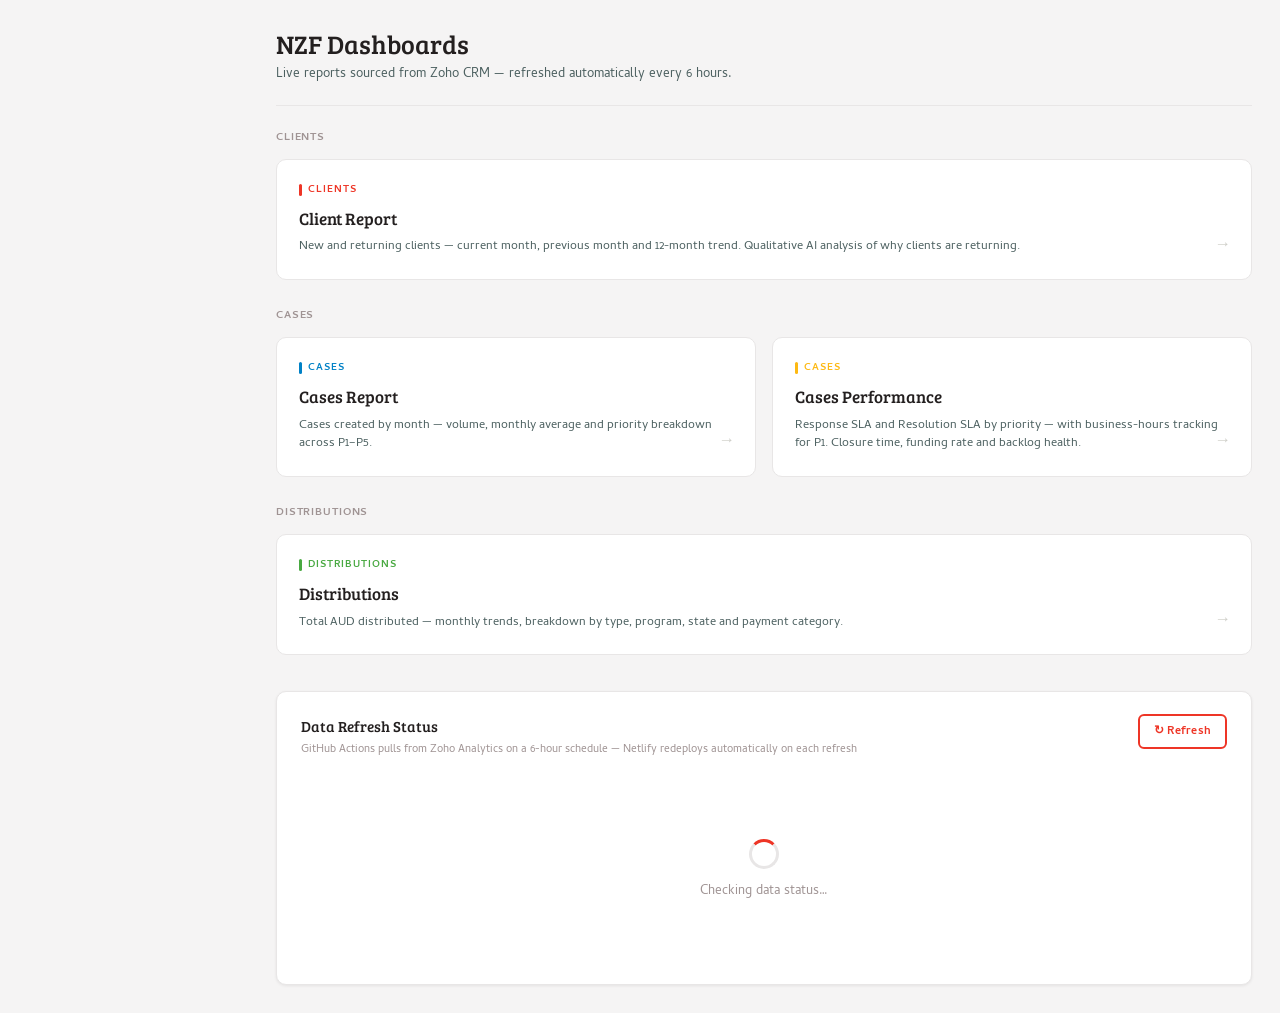
==== dashboards/index.html @ ca59a743 "Update index.html" ====
<!DOCTYPE html>
<html lang="en">
<head>
  <meta charset="UTF-8"/>
  <meta name="viewport" content="width=device-width, initial-scale=1.0"/>
  <title>NZF Dashboards</title>
  <link rel="stylesheet" href="/assets/css/dashboard.css"/>
  <!--
    ENTRA ID — When enabling auth, uncomment:
    <script src="https://alcdn.msauth.net/browser/2.39.0/js/msal-browser.min.js"></script>
  -->
</head>
<body>
<div class="layout">
  <div id="sidebar-mount"></div>

  <div class="main">
    <div id="topbar-mount"></div>

    <div class="page-content">

      <div class="page-header">
        <div class="page-header-left">
          <h1>NZF Dashboards</h1>
          <p>Live reports sourced from Zoho CRM — refreshed automatically every 6 hours.</p>
        </div>
      </div>

      <!-- ── CLIENTS ─────────────────────────────────────────── -->
      <div class="section-label">Clients</div>
      <div style="display:grid;grid-template-columns:repeat(auto-fit,minmax(280px,1fr));gap:16px;margin-bottom:28px;">
        <a href="/dashboards/clients.html" class="dashboard-card" style="--card-color:var(--color-primary);">
          <div class="dashboard-card-section">Clients</div>
          <div class="dashboard-card-title">Client Report</div>
          <div class="dashboard-card-desc">New and returning clients — current month, previous month and 12-month trend. Qualitative AI analysis of why clients are returning.</div>
        </a>
      </div>

      <!-- ── CASES ───────────────────────────────────────────── -->
      <div class="section-label">Cases</div>
      <div style="display:grid;grid-template-columns:repeat(auto-fit,minmax(280px,1fr));gap:16px;margin-bottom:28px;">
        <a href="/dashboards/cases.html" class="dashboard-card" style="--card-color:var(--color-blue);">
          <div class="dashboard-card-section">Cases</div>
          <div class="dashboard-card-title">Cases Report</div>
          <div class="dashboard-card-desc">Cases created by month — volume, monthly average and priority breakdown across P1–P5.</div>
        </a>
        <a href="/dashboards/cases_perf.html" class="dashboard-card" style="--card-color:var(--color-yellow);">
          <div class="dashboard-card-section">Cases</div>
          <div class="dashboard-card-title">Cases Performance</div>
          <div class="dashboard-card-desc">Response SLA and Resolution SLA by priority — with business-hours tracking for P1. Closure time, funding rate and backlog health.</div>
        </a>
      </div>

      <!-- ── DISTRIBUTIONS ──────────────────────────────────── -->
      <div class="section-label">Distributions</div>
      <div style="display:grid;grid-template-columns:repeat(auto-fit,minmax(280px,1fr));gap:16px;margin-bottom:36px;">
        <a href="/dashboards/distributions.html" class="dashboard-card" style="--card-color:var(--color-green);">
          <div class="dashboard-card-section">Distributions</div>
          <div class="dashboard-card-title">Distributions</div>
          <div class="dashboard-card-desc">Total AUD distributed — monthly trends, breakdown by type, program, state and payment category.</div>
        </a>
      </div>

      <!-- ── DATA REFRESH STATUS ────────────────────────────── -->
      <div class="chart-card">
        <div class="chart-card-header">
          <div>
            <div class="chart-card-title">Data Refresh Status</div>
            <div class="chart-card-subtitle">GitHub Actions pulls from Zoho Analytics on a 6-hour schedule — Netlify redeploys automatically on each refresh</div>
          </div>
          <button class="btn btn-secondary"
            style="font-size:0.78rem;padding:6px 14px;"
            onclick="window.location.reload()">
            ↻ Refresh
          </button>
        </div>
        <div id="data-status">
          <div class="loading-overlay">
            <div class="spinner"></div>
            Checking data status…
          </div>
        </div>
      </div>

    </div>
  </div>
</div>

<script src="/assets/js/auth.js"></script>
<script src="/assets/js/nav.js"></script>
<script>
(async () => {
  await requireAuth();
  renderNav("Home");
  loadDataStatus();
})();

async function loadDataStatus() {
  const el = document.getElementById('data-status');
  const datasets = [
    { label:'Client Report',      file:'/data/clients.json',      href:'/dashboards/clients.html'     },
    { label:'Cases Report',       file:'/data/cases.json',         href:'/dashboards/cases.html'       },
    { label:'Cases Performance',  file:'/data/cases_perf.json',    href:'/dashboards/cases_perf.html'  },
    { label:'Distributions',      file:'/data/distributions.json', href:'/dashboards/distributions.html'},
  ];

  try {
    const rows = await Promise.all(datasets.map(async d => {
      try {
        const controller = new AbortController();
        const timer = setTimeout(() => controller.abort(), 5000);
        const r    = await fetch(d.file, { signal: controller.signal });
        clearTimeout(timer);
        if (!r.ok) throw new Error(`HTTP ${r.status}`);
        const json = await r.json();
        return {
          ...d,
          updated: json.meta?.last_updated || null,
          count:   json.meta?.record_count ?? '—',
          ok:      true,
        };
      } catch(e) {
        return { ...d, updated: null, count: '—', ok: false };
      }
    }));

    const fmtDt = s => s
      ? new Date(s).toLocaleString('en-AU', {
          day:'numeric', month:'short', year:'numeric',
          hour:'2-digit', minute:'2-digit'
        })
      : '—';

    el.innerHTML = `
      <table>
        <thead>
          <tr>
            <th>Report</th>
            <th>Records</th>
            <th>Last Refreshed</th>
            <th>Status</th>
            <th></th>
          </tr>
        </thead>
        <tbody>
          ${rows.map(r => `
            <tr>
              <td><strong>${r.label}</strong></td>
              <td style="font-family:'Cambay',sans-serif;">${r.count?.toLocaleString?.() ?? r.count}</td>
              <td>${fmtDt(r.updated)}</td>
              <td>
                ${r.ok
                  ? '<span class="badge badge-success">Current</span>'
                  : '<span class="badge badge-alert">Not yet available</span>'}
              </td>
              <td>
                ${r.ok
                  ? `<a href="${r.href}" class="btn btn-secondary" style="font-size:0.75rem;padding:4px 12px;">View →</a>`
                  : ''}
              </td>
            </tr>`).join('')}
        </tbody>
      </table>`;

  } catch(e) {
    el.innerHTML = `
      <div style="padding:24px;font-family:'Cambay',sans-serif;font-size:0.875rem;">
        <strong style="color:var(--color-alert);">⚠ Data not yet available</strong><br>
        <span style="color:var(--text-muted);">
          Run the GitHub Actions workflow to fetch data from Zoho for the first time.
        </span>
      </div>`;
  }
}
</script>
</body>
</html>
---- assets/css/dashboard.css ----
/* ═══════════════════════════════════════════════════════════════
   NZF Dashboard — Brand-Compliant Stylesheet
   Colours, typography and components sourced directly from
   the NZF Figma brand guide.
   ═══════════════════════════════════════════════════════════════ */

@import url('https://fonts.googleapis.com/css2?family=Bree+Serif&family=Cambay:ital,wght@0,400;0,700;1,400;1,700&display=swap');

/* ── Design Tokens ────────────────────────────────────────────── */
:root {
  /* Primary */
  --color-primary:        #EE3526;
  --color-primary-dark:   #B51E10;
  --color-primary-bg:     #FFF6F5;

  /* Alternative palette */
  --color-yellow:         #FDB913;
  --color-yellow-bg:      #FFF9EB;
  --color-blue:           #0081C6;
  --color-blue-bg:        #EBF6FF;
  --color-green:          #49A942;
  --color-green-bg:       #ECFFEB;

  /* Neutral */
  --color-black:          #231F1F;
  --color-grey:           #4C6060;
  --color-mid-grey:       #9F9393;
  --color-light-grey:     #CFCFC9;
  --color-bg:             #F5F4F4;
  --color-white:          #FFFFFF;

  /* Feedback */
  --color-success:        #49A942;
  --color-success-bg:     #ECFFEB;
  --color-warning:        #FDB913;
  --color-warning-bg:     #FFF9EB;
  --color-alert:          #FF5C00;
  --color-alert-bg:       #FFF6F5;

  /* Semantic aliases */
  --bg:                   var(--color-bg);
  --surface:              var(--color-white);
  --surface-2:            #F5F4F4;
  --border:               var(--color-light-grey);
  --border-subtle:        #E8E6E6;
  --text-primary:         var(--color-black);
  --text-secondary:       var(--color-grey);
  --text-muted:           var(--color-mid-grey);

  /* Layout */
  --nav-width:            248px;
  --radius:               6px;
  --radius-lg:            10px;
  --shadow-sm:            0 1px 3px rgba(35,31,31,0.08);
  --shadow-md:            0 4px 16px rgba(35,31,31,0.10);
  --shadow-lg:            0 8px 32px rgba(35,31,31,0.14);
  --transition:           0.18s ease;
}

/* ── Reset ────────────────────────────────────────────────────── */
*, *::before, *::after { box-sizing: border-box; margin: 0; padding: 0; }
html { font-size: 15px; }

body {
  font-family: 'Cambay', sans-serif;
  font-size: 1rem;
  line-height: 1.6;
  background: var(--bg);
  color: var(--text-primary);
  min-height: 100vh;
  display: flex;
}

/* ── Typography scale ─────────────────────────────────────────── */
h1, h2, h3, h4, h5, h6 {
  font-family: 'Bree Serif', serif;
  font-weight: 400;
  line-height: 1.2;
  color: var(--text-primary);
}

/* ── Layout ───────────────────────────────────────────────────── */
.layout {
  display: flex;
  width: 100%;
  min-height: 100vh;
}

/* ── Sidebar ──────────────────────────────────────────────────── */
.sidebar {
  width: var(--nav-width);
  background: var(--color-black);
  display: flex;
  flex-direction: column;
  position: fixed;
  top: 0; left: 0; bottom: 0;
  z-index: 100;
  overflow-y: auto;
}

.sidebar-logo {
  padding: 22px 20px 18px;
  border-bottom: 1px solid rgba(255,255,255,0.08);
  display: flex;
  align-items: center;
  gap: 12px;
}

.sidebar-logo::before {
  content: '';
  display: block;
  width: 4px;
  height: 36px;
  background: var(--color-primary);
  border-radius: 2px;
  flex-shrink: 0;
}

.sidebar-logo .org-name {
  font-family: 'Bree Serif', serif;
  font-size: 1.25rem;
  color: var(--color-white);
  letter-spacing: 0.01em;
}

.sidebar-logo .org-sub {
  font-family: 'Cambay', sans-serif;
  color: var(--color-mid-grey);
  font-size: 0.72rem;
  text-transform: uppercase;
  letter-spacing: 0.08em;
  margin-top: 1px;
}

.sidebar-nav {
  flex: 1;
  padding: 12px 0;
}

.nav-section-label {
  font-family: 'Cambay', sans-serif;
  color: var(--color-mid-grey);
  font-size: 0.68rem;
  font-weight: 700;
  letter-spacing: 0.12em;
  text-transform: uppercase;
  padding: 16px 20px 4px;
}

.nav-item {
  display: flex;
  align-items: center;
  gap: 10px;
  padding: 10px 20px;
  color: rgba(255,255,255,0.6);
  text-decoration: none;
  font-family: 'Cambay', sans-serif;
  font-size: 0.875rem;
  border-left: 3px solid transparent;
  transition: all var(--transition);
}

.nav-item:hover {
  background: rgba(255,255,255,0.06);
  color: var(--color-white);
  border-left-color: rgba(238,53,38,0.4);
}

.nav-item.active {
  background: rgba(238,53,38,0.12);
  color: var(--color-white);
  border-left-color: var(--color-primary);
}

.nav-item svg {
  width: 17px;
  height: 17px;
  flex-shrink: 0;
  opacity: 0.8;
}

.nav-item.active svg,
.nav-item:hover svg { opacity: 1; }

.sidebar-footer {
  padding: 16px 20px;
  border-top: 1px solid rgba(255,255,255,0.08);
}

/* ── Auth badges ──────────────────────────────────────────────── */
#user-badge {
  display: flex;
  align-items: center;
  gap: 10px;
  color: rgba(255,255,255,0.55);
  font-family: 'Cambay', sans-serif;
  font-size: 0.8rem;
}

.user-avatar {
  width: 30px; height: 30px;
  background: var(--color-primary);
  border-radius: 50%;
  display: flex; align-items: center; justify-content: center;
  color: var(--color-white);
  font-family: 'Cambay', sans-serif;
  font-size: 0.72rem;
  font-weight: 700;
  flex-shrink: 0;
}

.auth-status-badge {
  display: inline-flex;
  align-items: center;
  gap: 6px;
  background: rgba(253,185,19,0.15);
  color: var(--color-warning);
  font-family: 'Cambay', sans-serif;
  font-size: 0.68rem;
  font-weight: 700;
  text-transform: uppercase;
  letter-spacing: 0.06em;
  padding: 4px 10px;
  border-radius: 20px;
}

.auth-status-badge::before {
  content: '';
  width: 5px; height: 5px;
  background: var(--color-warning);
  border-radius: 50%;
}

/* ── Main content ─────────────────────────────────────────────── */
.main {
  margin-left: var(--nav-width);
  flex: 1;
  display: flex;
  flex-direction: column;
  min-height: 100vh;
}

/* ── Top bar ──────────────────────────────────────────────────── */
.topbar {
  background: var(--color-white);
  border-bottom: 1px solid var(--border-subtle);
  padding: 0 28px;
  height: 56px;
  display: flex;
  align-items: center;
  justify-content: space-between;
  position: sticky;
  top: 0;
  z-index: 50;
}

.topbar::after {
  content: '';
  position: absolute;
  bottom: 0; left: 0; right: 0;
  height: 2px;
  background: linear-gradient(90deg, var(--color-primary) 0%, var(--color-yellow) 50%, var(--color-blue) 100%);
  opacity: 0.3;
}

.draft-disclaimer {
  background: #fff8e1;
  border-bottom: 1px solid #f0d060;
  padding: 8px 28px;
  font-family: 'Cambay', sans-serif;
  font-size: 0.78rem;
  color: #7a5c00;
  display: flex;
  align-items: center;
  gap: 6px;
}
.draft-disclaimer a {
  color: #7a5c00;
  font-weight: 700;
  text-decoration: underline;
}
.draft-disclaimer a:hover {
  color: var(--color-primary);
}

.topbar-title {
  font-family: 'Bree Serif', serif;
  font-size: 1rem;
  color: var(--text-primary);
  font-weight: 400;
}

.topbar-meta {
  display: flex;
  align-items: center;
  gap: 20px;
  font-family: 'Cambay', sans-serif;
  font-size: 0.78rem;
  color: var(--text-muted);
}

.last-updated {
  display: flex;
  align-items: center;
  gap: 6px;
}

.last-updated::before {
  content: '';
  width: 6px; height: 6px;
  background: var(--color-success);
  border-radius: 50%;
}

/* ── Page content ─────────────────────────────────────────────── */
.page-content {
  padding: 28px;
  flex: 1;
}

.page-header {
  margin-bottom: 24px;
  padding-bottom: 20px;
  border-bottom: 1px solid var(--border-subtle);
  display: flex;
  align-items: flex-end;
  justify-content: space-between;
}

.page-header-left h1 {
  font-family: 'Bree Serif', serif;
  font-size: 1.75rem;
  font-weight: 400;
  color: var(--text-primary);
  line-height: 1.2;
}

.page-header-left p {
  font-family: 'Cambay', sans-serif;
  color: var(--text-secondary);
  font-size: 0.875rem;
  margin-top: 4px;
}

/* ── Buttons ──────────────────────────────────────────────────── */
.btn {
  display: inline-flex;
  align-items: center;
  gap: 8px;
  padding: 9px 20px;
  border-radius: var(--radius);
  font-family: 'Cambay', sans-serif;
  font-size: 0.875rem;
  font-weight: 700;
  letter-spacing: 0.02em;
  cursor: pointer;
  border: 2px solid transparent;
  transition: all var(--transition);
  text-decoration: none;
  white-space: nowrap;
}

.btn-primary {
  background: var(--color-primary);
  color: var(--color-white);
  border-color: var(--color-primary);
}
.btn-primary:hover {
  background: var(--color-primary-dark);
  border-color: var(--color-primary-dark);
}

.btn-secondary {
  background: transparent;
  color: var(--color-primary);
  border-color: var(--color-primary);
}
.btn-secondary:hover {
  background: var(--color-primary-bg);
}

.btn:disabled,
.btn-disabled {
  background: var(--color-light-grey);
  color: var(--color-mid-grey);
  border-color: var(--color-light-grey);
  cursor: not-allowed;
}

/* ── KPI Cards ────────────────────────────────────────────────── */
.kpi-grid {
  display: grid;
  grid-template-columns: repeat(auto-fit, minmax(200px, 1fr));
  gap: 16px;
  margin-bottom: 24px;
}

.kpi-card {
  background: var(--surface);
  border: 1px solid var(--border-subtle);
  border-radius: var(--radius-lg);
  padding: 20px 22px;
  box-shadow: var(--shadow-sm);
  transition: box-shadow var(--transition), transform var(--transition);
  position: relative;
  overflow: hidden;
}

.kpi-card:hover {
  box-shadow: var(--shadow-md);
  transform: translateY(-1px);
}

.kpi-card::before {
  content: '';
  position: absolute;
  top: 0; left: 0; right: 0;
  height: 3px;
  background: var(--kpi-color, var(--color-primary));
  border-radius: var(--radius-lg) var(--radius-lg) 0 0;
}

.kpi-card.accent-red    { --kpi-color: var(--color-primary); }
.kpi-card.accent-yellow { --kpi-color: var(--color-yellow);  }
.kpi-card.accent-blue   { --kpi-color: var(--color-blue);    }
.kpi-card.accent-green  { --kpi-color: var(--color-green);   }

.kpi-label {
  font-family: 'Cambay', sans-serif;
  font-size: 0.7rem;
  font-weight: 700;
  text-transform: uppercase;
  letter-spacing: 0.09em;
  color: var(--text-muted);
  margin-bottom: 8px;
}

.kpi-value {
  font-family: 'Bree Serif', serif;
  font-size: 1.9rem;
  color: var(--text-primary);
  line-height: 1.1;
  font-weight: 400;
}

.kpi-change {
  font-family: 'Cambay', sans-serif;
  font-size: 0.78rem;
  font-weight: 700;
  margin-top: 6px;
  display: flex;
  align-items: center;
  gap: 3px;
}
.kpi-change.up   { color: var(--color-success); }
.kpi-change.down { color: var(--color-primary);  }
.kpi-change.flat { color: var(--text-muted);     }

/* ── Chart Cards ──────────────────────────────────────────────── */
.chart-grid {
  display: grid;
  grid-template-columns: repeat(auto-fit, minmax(400px, 1fr));
  gap: 20px;
  margin-bottom: 24px;
}

.chart-card {
  background: var(--surface);
  border: 1px solid var(--border-subtle);
  border-radius: var(--radius-lg);
  padding: 22px 24px;
  box-shadow: var(--shadow-sm);
}

.chart-card-header {
  display: flex;
  align-items: flex-start;
  justify-content: space-between;
  margin-bottom: 20px;
}

.chart-card-title {
  font-family: 'Bree Serif', serif;
  font-size: 1rem;
  font-weight: 400;
  color: var(--text-primary);
}

.chart-card-subtitle {
  font-family: 'Cambay', sans-serif;
  font-size: 0.75rem;
  color: var(--text-muted);
  margin-top: 3px;
}

.chart-container {
  position: relative;
  height: 260px;
}

/* ── Dashboard nav cards (home page) ──────────────────────────── */
.section-label {
  font-family: 'Cambay', sans-serif;
  font-size: 0.72rem;
  font-weight: 700;
  text-transform: uppercase;
  letter-spacing: 0.08em;
  color: var(--text-muted);
  margin-bottom: 12px;
  margin-top: 8px;
}

.dashboard-card {
  background: var(--surface);
  border: 1px solid var(--border-subtle);
  border-radius: var(--radius-lg);
  padding: 22px;
  cursor: pointer;
  text-decoration: none;
  display: block;
  transition: all var(--transition);
  position: relative;
  overflow: hidden;
}

.dashboard-card::after {
  content: '→';
  position: absolute;
  right: 20px; bottom: 20px;
  font-size: 1.1rem;
  color: var(--color-light-grey);
  transition: all var(--transition);
}

.dashboard-card:hover {
  box-shadow: var(--shadow-md);
  transform: translateY(-2px);
  border-color: var(--card-color, var(--color-primary));
}

.dashboard-card:hover::after {
  color: var(--card-color, var(--color-primary));
  right: 16px;
}

.dashboard-card-section {
  font-family: 'Cambay', sans-serif;
  font-size: 0.68rem;
  font-weight: 700;
  text-transform: uppercase;
  letter-spacing: 0.1em;
  color: var(--card-color, var(--color-primary));
  margin-bottom: 8px;
  display: flex;
  align-items: center;
  gap: 6px;
}

.dashboard-card-section::before {
  content: '';
  width: 3px; height: 12px;
  background: var(--card-color, var(--color-primary));
  border-radius: 2px;
}

.dashboard-card-title {
  font-family: 'Bree Serif', serif;
  font-size: 1.1rem;
  font-weight: 400;
  color: var(--text-primary);
  margin-bottom: 6px;
}

.dashboard-card-desc {
  font-family: 'Cambay', sans-serif;
  font-size: 0.82rem;
  color: var(--text-secondary);
  line-height: 1.5;
}

/* ── Tables ───────────────────────────────────────────────────── */
.table-card {
  background: var(--surface);
  border: 1px solid var(--border-subtle);
  border-radius: var(--radius-lg);
  overflow: hidden;
  box-shadow: var(--shadow-sm);
  margin-bottom: 24px;
}

.table-card-header {
  padding: 16px 20px;
  border-bottom: 1px solid var(--border-subtle);
  display: flex;
  align-items: center;
  justify-content: space-between;
}

.table-card-title {
  font-family: 'Bree Serif', serif;
  font-size: 1rem;
  font-weight: 400;
  color: var(--text-primary);
}

table {
  width: 100%;
  border-collapse: collapse;
  font-family: 'Cambay', sans-serif;
  font-size: 0.85rem;
}

thead th {
  background: var(--surface-2);
  padding: 10px 16px;
  text-align: left;
  font-family: 'Cambay', sans-serif;
  font-size: 0.68rem;
  font-weight: 700;
  color: var(--text-muted);
  text-transform: uppercase;
  letter-spacing: 0.08em;
  border-bottom: 1px solid var(--border-subtle);
}

tbody tr {
  border-bottom: 1px solid var(--border-subtle);
  transition: background var(--transition);
}
tbody tr:last-child { border-bottom: none; }
tbody tr:hover      { background: var(--color-primary-bg); }
tbody td            { padding: 11px 16px; color: var(--text-primary); }

/* ── Badges ───────────────────────────────────────────────────── */
.badge {
  display: inline-flex;
  align-items: center;
  padding: 2px 10px;
  border-radius: 20px;
  font-family: 'Cambay', sans-serif;
  font-size: 0.7rem;
  font-weight: 700;
  letter-spacing: 0.04em;
  text-transform: uppercase;
}

.badge-success { background: var(--color-success-bg); color: var(--color-success); }
.badge-warning { background: var(--color-warning-bg); color: #7A5700;              }
.badge-alert   { background: var(--color-alert-bg);   color: var(--color-alert);   }
.badge-primary { background: var(--color-primary-bg); color: var(--color-primary); }
.badge-blue    { background: var(--color-blue-bg);    color: var(--color-blue);    }
.badge-grey    { background: var(--surface-2);        color: var(--text-muted);    }

/* ── Loading ──────────────────────────────────────────────────── */
.loading-overlay {
  display: flex;
  flex-direction: column;
  align-items: center;
  justify-content: center;
  gap: 12px;
  padding: 60px;
  color: var(--text-muted);
  font-family: 'Cambay', sans-serif;
  font-size: 0.875rem;
}

.spinner {
  width: 30px; height: 30px;
  border: 3px solid var(--border-subtle);
  border-top-color: var(--color-primary);
  border-radius: 50%;
  animation: spin 0.7s linear infinite;
}

@keyframes spin { to { transform: rotate(360deg); } }

/* ── Responsive ───────────────────────────────────────────────── */
@media (max-width: 768px) {
  .sidebar      { transform: translateX(-100%); }
  .main         { margin-left: 0; }
  .chart-grid   { grid-template-columns: 1fr; }
  .page-content { padding: 16px; }
  .page-header  { flex-direction: column; align-items: flex-start; gap: 12px; }
}
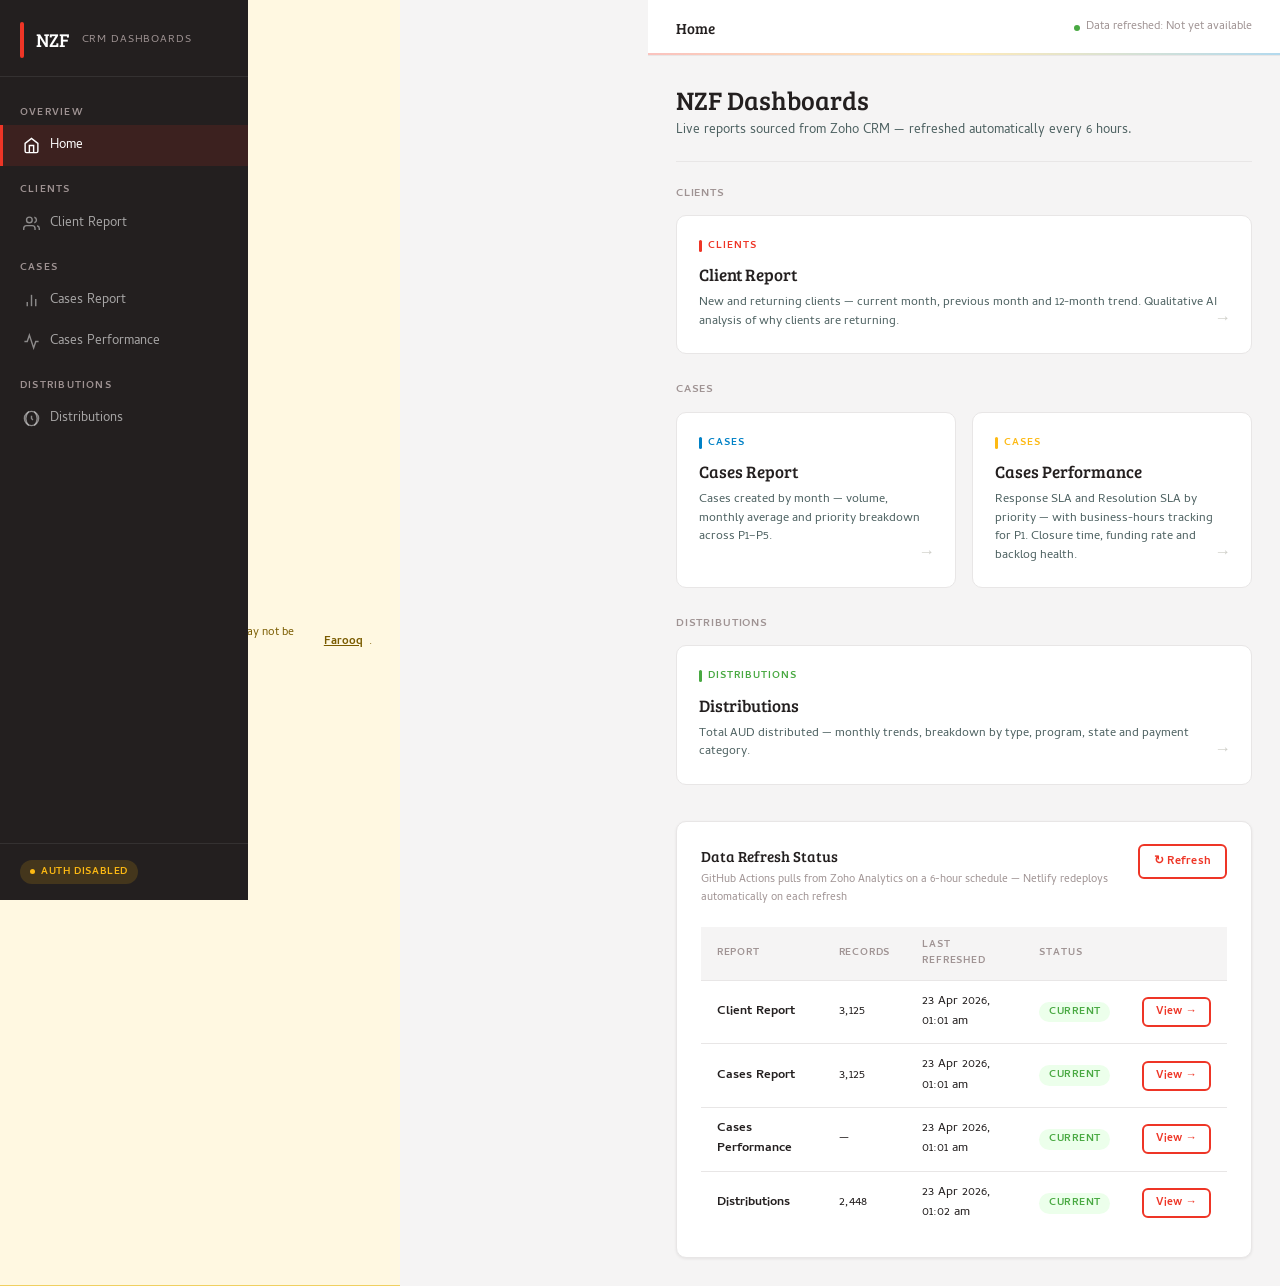
==== commit 576c2b35: "Add files via upload" ====
--- a/dashboards/index.html
+++ b/dashboards/index.html
@@ -11,6 +11,7 @@
   -->
 </head>
 <body>
+  <div class="draft-disclaimer">All dashboards are in draft stage and data may not be accurate. For any questions contact <a href="mailto:farooq.syed@nzf.org.au">Farooq</a>.</div>
 <div class="layout">
   <div id="sidebar-mount"></div>
 
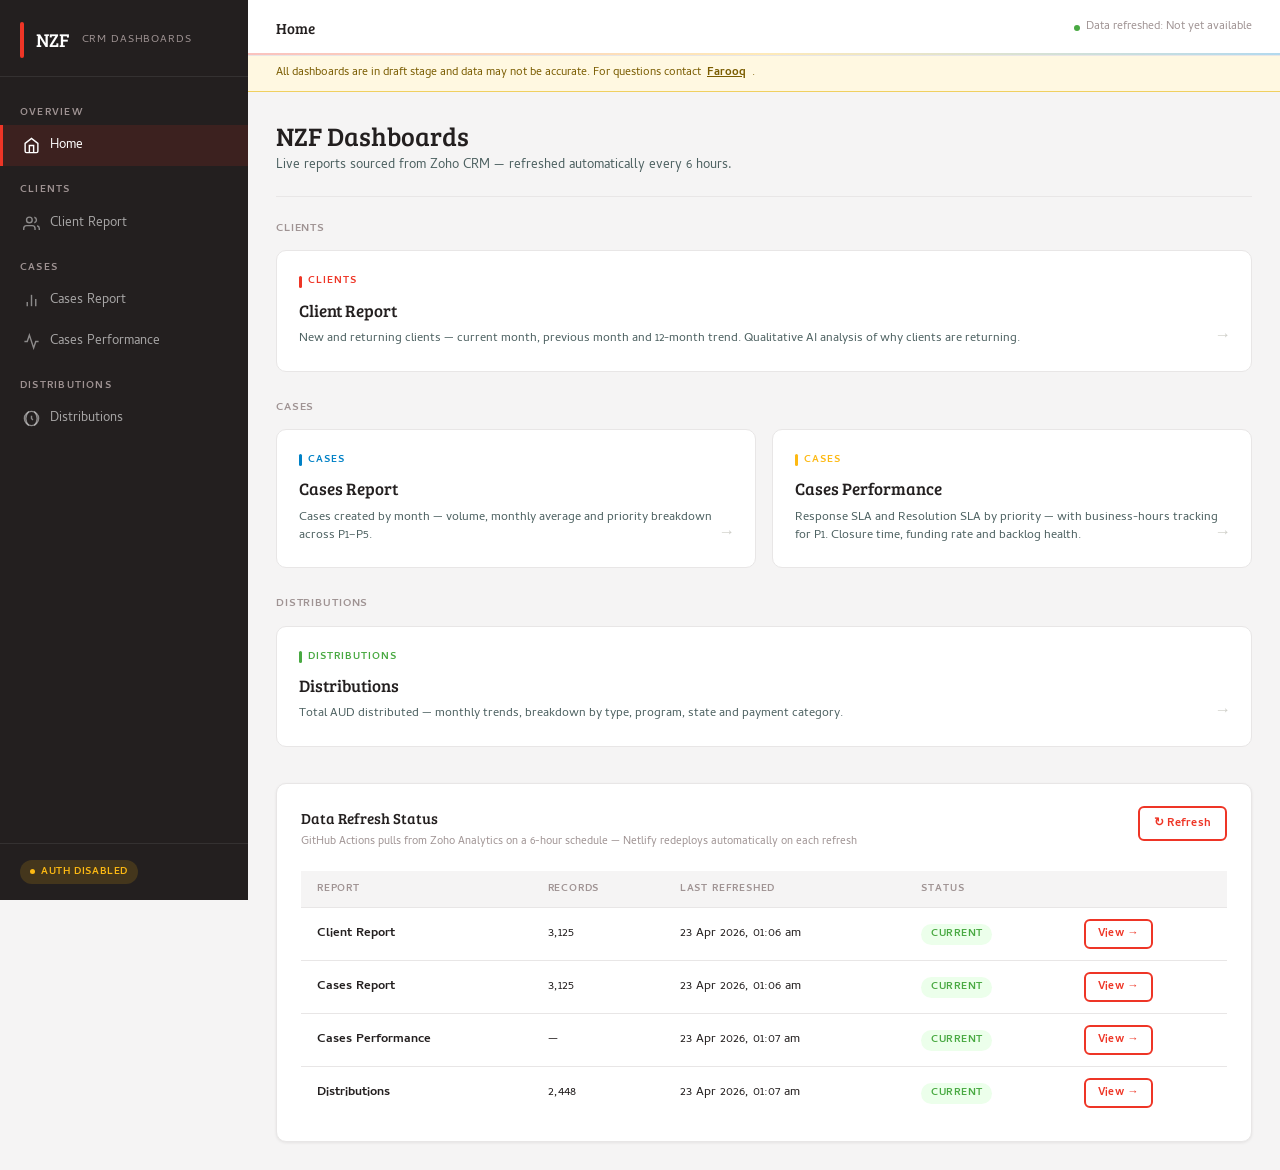
==== commit 02fe7fb3: "Add files via upload" ====
--- a/dashboards/index.html
+++ b/dashboards/index.html
@@ -11,12 +11,13 @@
   -->
 </head>
 <body>
-  <div class="draft-disclaimer">All dashboards are in draft stage and data may not be accurate. For any questions contact <a href="mailto:farooq.syed@nzf.org.au">Farooq</a>.</div>
+
 <div class="layout">
   <div id="sidebar-mount"></div>
 
   <div class="main">
     <div id="topbar-mount"></div>
+    <div class="draft-disclaimer">All dashboards are in draft stage and data may not be accurate. For questions contact <a href="mailto:farooq.syed@nzf.org.au">Farooq</a>.</div>
 
     <div class="page-content">
 
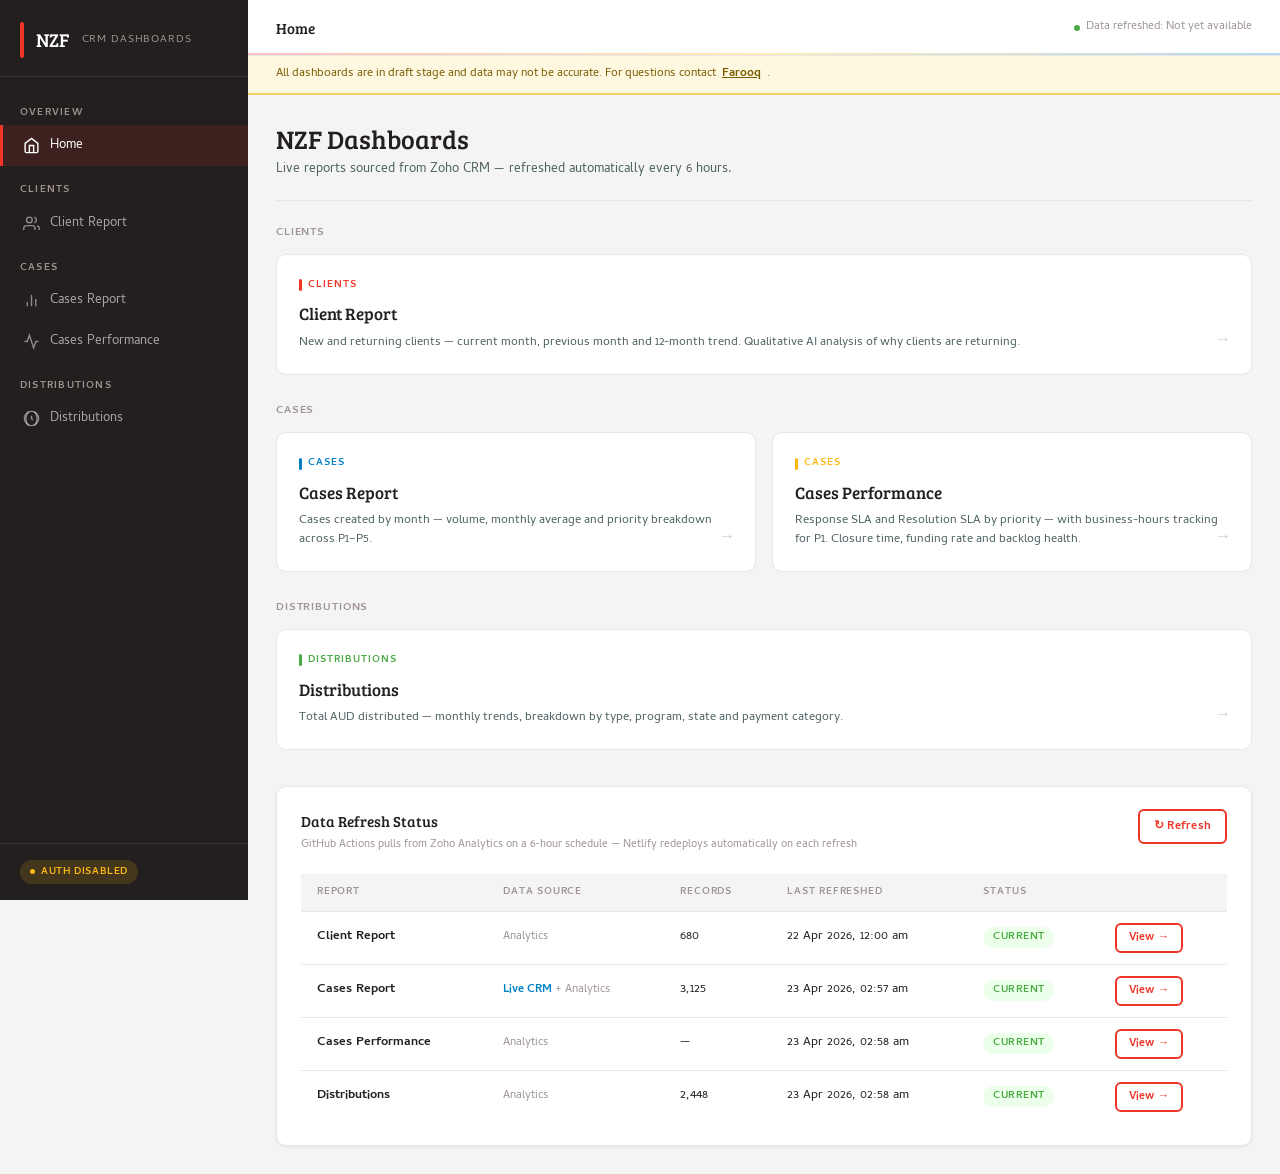
==== commit 397b4fe3: "Add files via upload" ====
--- a/dashboards/index.html
+++ b/dashboards/index.html
@@ -100,10 +100,10 @@
 async function loadDataStatus() {
   const el = document.getElementById('data-status');
   const datasets = [
-    { label:'Client Report',      file:'/data/clients.json',      href:'/dashboards/clients.html'     },
-    { label:'Cases Report',       file:'/data/cases.json',         href:'/dashboards/cases.html'       },
-    { label:'Cases Performance',  file:'/data/cases_perf.json',    href:'/dashboards/cases_perf.html'  },
-    { label:'Distributions',      file:'/data/distributions.json', href:'/dashboards/distributions.html'},
+    { label:'Client Report',      file:'/data/clients.json',      href:'/dashboards/clients.html',      source:'Analytics'            },
+    { label:'Cases Report',       file:'/data/cases.json',         href:'/dashboards/cases.html',        source:'Analytics + Live CRM' },
+    { label:'Cases Performance',  file:'/data/cases_perf.json',    href:'/dashboards/cases_perf.html',   source:'Analytics'            },
+    { label:'Distributions',      file:'/data/distributions.json', href:'/dashboards/distributions.html',source:'Analytics'            },
   ];
 
   try {
@@ -138,6 +138,7 @@
         <thead>
           <tr>
             <th>Report</th>
+            <th>Data Source</th>
             <th>Records</th>
             <th>Last Refreshed</th>
             <th>Status</th>
@@ -148,6 +149,12 @@
           ${rows.map(r => `
             <tr>
               <td><strong>${r.label}</strong></td>
+              <td style="font-family:'Cambay';font-size:0.78rem;">
+                ${r.source === 'Analytics + Live CRM'
+                  ? `<span style="color:var(--color-blue);font-weight:700">Live CRM</span>
+                     <span style="color:var(--text-muted)"> + Analytics</span>`
+                  : `<span style="color:var(--text-muted)">Analytics</span>`}
+              </td>
               <td style="font-family:'Cambay',sans-serif;">${r.count?.toLocaleString?.() ?? r.count}</td>
               <td>${fmtDt(r.updated)}</td>
               <td>
--- a/assets/css/dashboard.css
+++ b/assets/css/dashboard.css
@@ -265,14 +265,17 @@
 
 .draft-disclaimer {
   background: #fff8e1;
-  border-bottom: 1px solid #f0d060;
-  padding: 8px 28px;
-  font-family: 'Cambay', sans-serif;
-  font-size: 0.78rem;
+  border-bottom: 2px solid #f0d060;
+  padding: 9px 28px;
+  font-family: 'Cambay', sans-serif;
+  font-size: 0.8rem;
   color: #7a5c00;
   display: flex;
   align-items: center;
   gap: 6px;
+  width: 100%;
+  box-sizing: border-box;
+  flex-shrink: 0;
 }
 .draft-disclaimer a {
   color: #7a5c00;
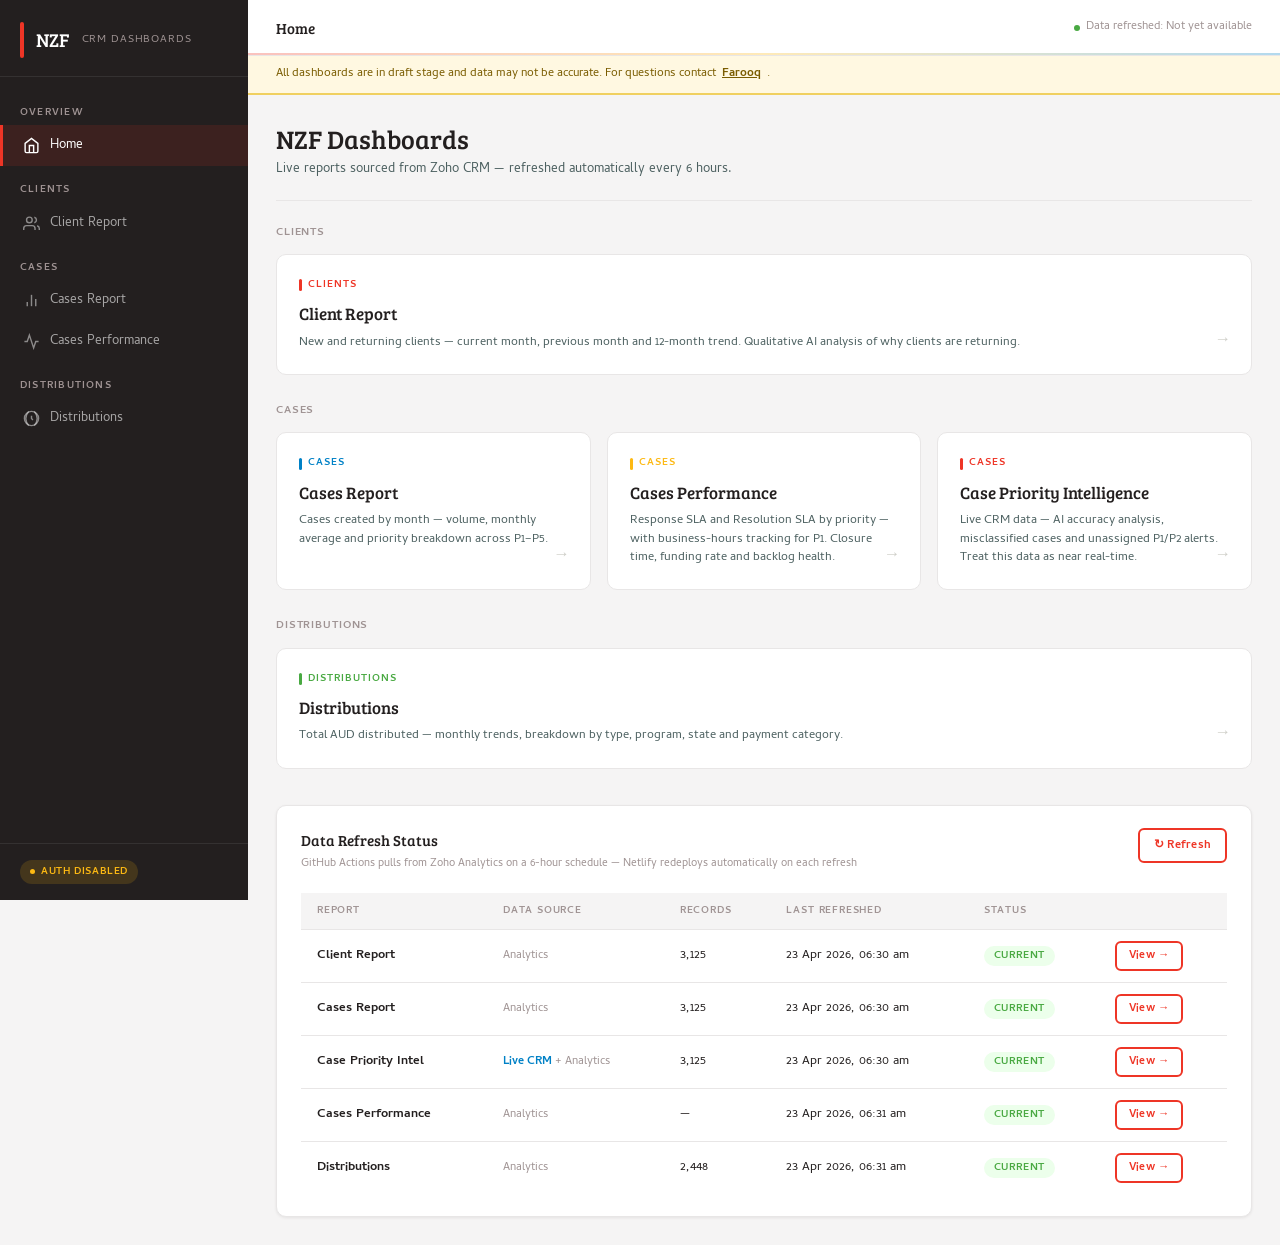
==== commit 51cb1413: "Update index.html" ====
--- a/dashboards/index.html
+++ b/dashboards/index.html
@@ -51,6 +51,11 @@
           <div class="dashboard-card-title">Cases Performance</div>
           <div class="dashboard-card-desc">Response SLA and Resolution SLA by priority — with business-hours tracking for P1. Closure time, funding rate and backlog health.</div>
         </a>
+        <a href="/dashboards/cases_priority.html" class="dashboard-card" style="--card-color:var(--color-primary);">
+          <div class="dashboard-card-section">Cases</div>
+          <div class="dashboard-card-title">Case Priority Intelligence</div>
+          <div class="dashboard-card-desc">Live CRM data — AI accuracy analysis, misclassified cases and unassigned P1/P2 alerts. Treat this data as near real-time.</div>
+        </a>
       </div>
 
       <!-- ── DISTRIBUTIONS ──────────────────────────────────── -->
@@ -101,7 +106,8 @@
   const el = document.getElementById('data-status');
   const datasets = [
     { label:'Client Report',      file:'/data/clients.json',      href:'/dashboards/clients.html',      source:'Analytics'            },
-    { label:'Cases Report',       file:'/data/cases.json',         href:'/dashboards/cases.html',        source:'Analytics + Live CRM' },
+    { label:'Cases Report',       file:'/data/cases.json',         href:'/dashboards/cases.html',        source:'Analytics'            },
+    { label:'Case Priority Intel',file:'/data/cases.json',         href:'/dashboards/cases_priority.html',source:'Analytics + Live CRM' },
     { label:'Cases Performance',  file:'/data/cases_perf.json',    href:'/dashboards/cases_perf.html',   source:'Analytics'            },
     { label:'Distributions',      file:'/data/distributions.json', href:'/dashboards/distributions.html',source:'Analytics'            },
   ];
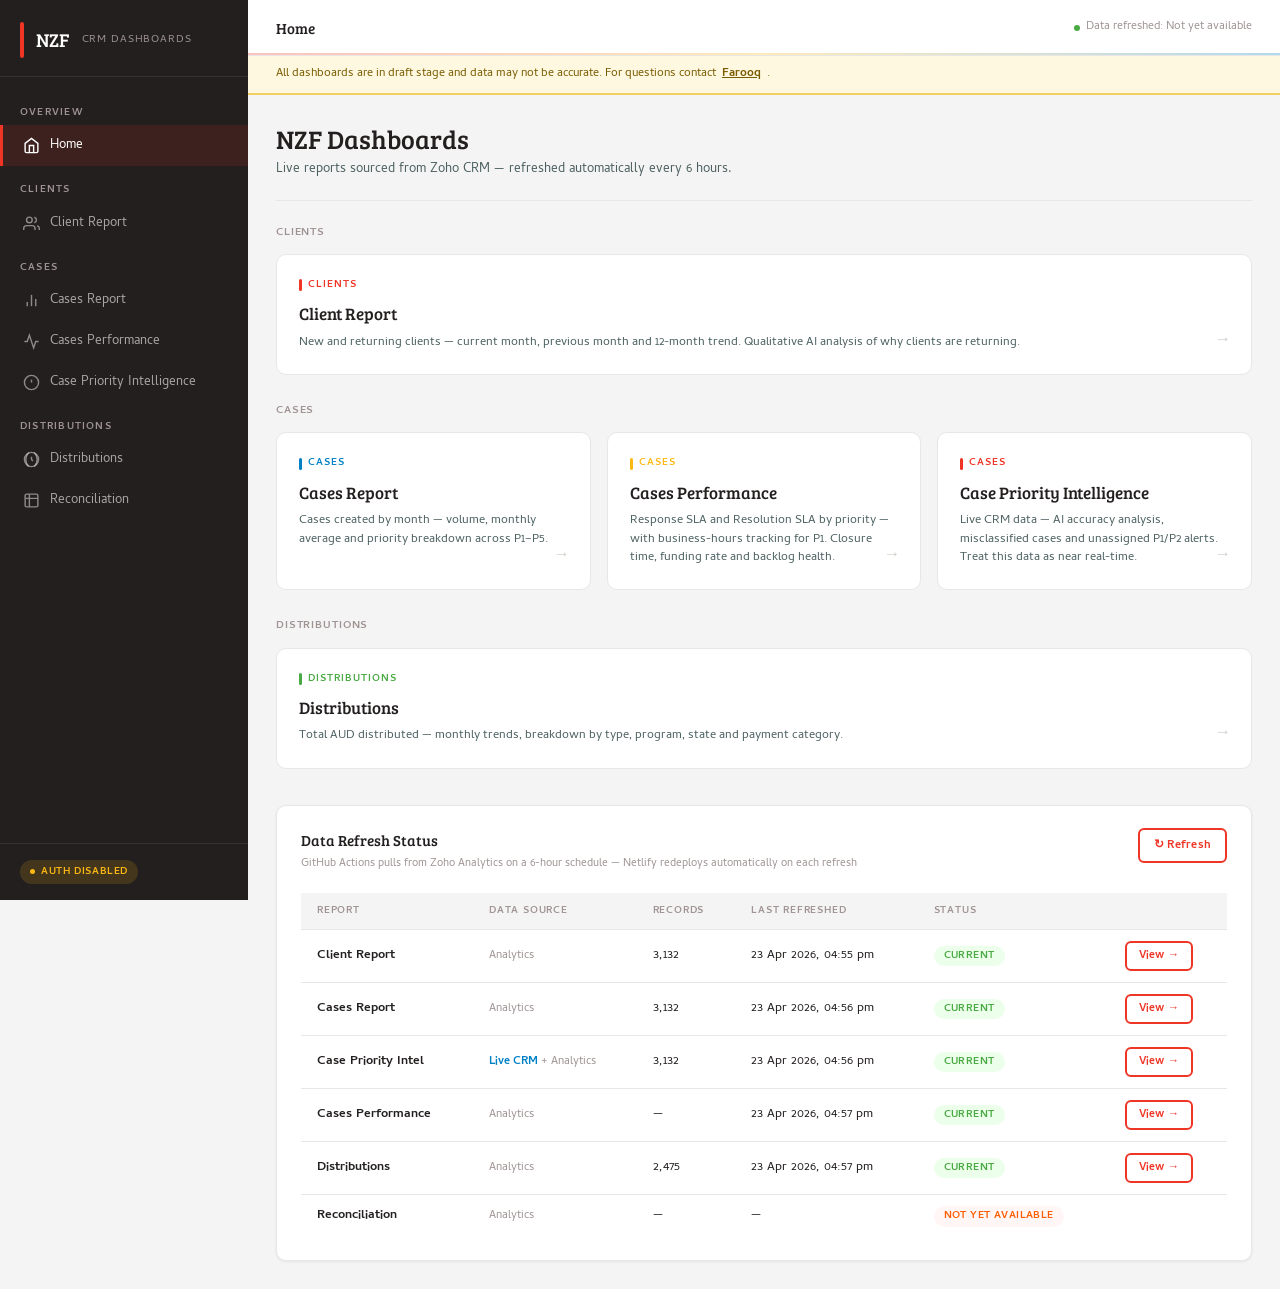
==== commit a347e0c5: "Update index.html" ====
--- a/dashboards/index.html
+++ b/dashboards/index.html
@@ -109,7 +109,8 @@
     { label:'Cases Report',       file:'/data/cases.json',         href:'/dashboards/cases.html',        source:'Analytics'            },
     { label:'Case Priority Intel',file:'/data/cases.json',         href:'/dashboards/cases_priority.html',source:'Analytics + Live CRM' },
     { label:'Cases Performance',  file:'/data/cases_perf.json',    href:'/dashboards/cases_perf.html',   source:'Analytics'            },
-    { label:'Distributions',      file:'/data/distributions.json', href:'/dashboards/distributions.html',source:'Analytics'            },
+    { label:'Distributions',      file:'/data/distributions.json',    href:'/dashboards/distributions.html',       source:'Analytics' },
+    { label:'Reconciliation',     file:'/data/reconciliation.json',   href:'/dashboards/distributions_recon.html', source:'Analytics' },
   ];
 
   try {
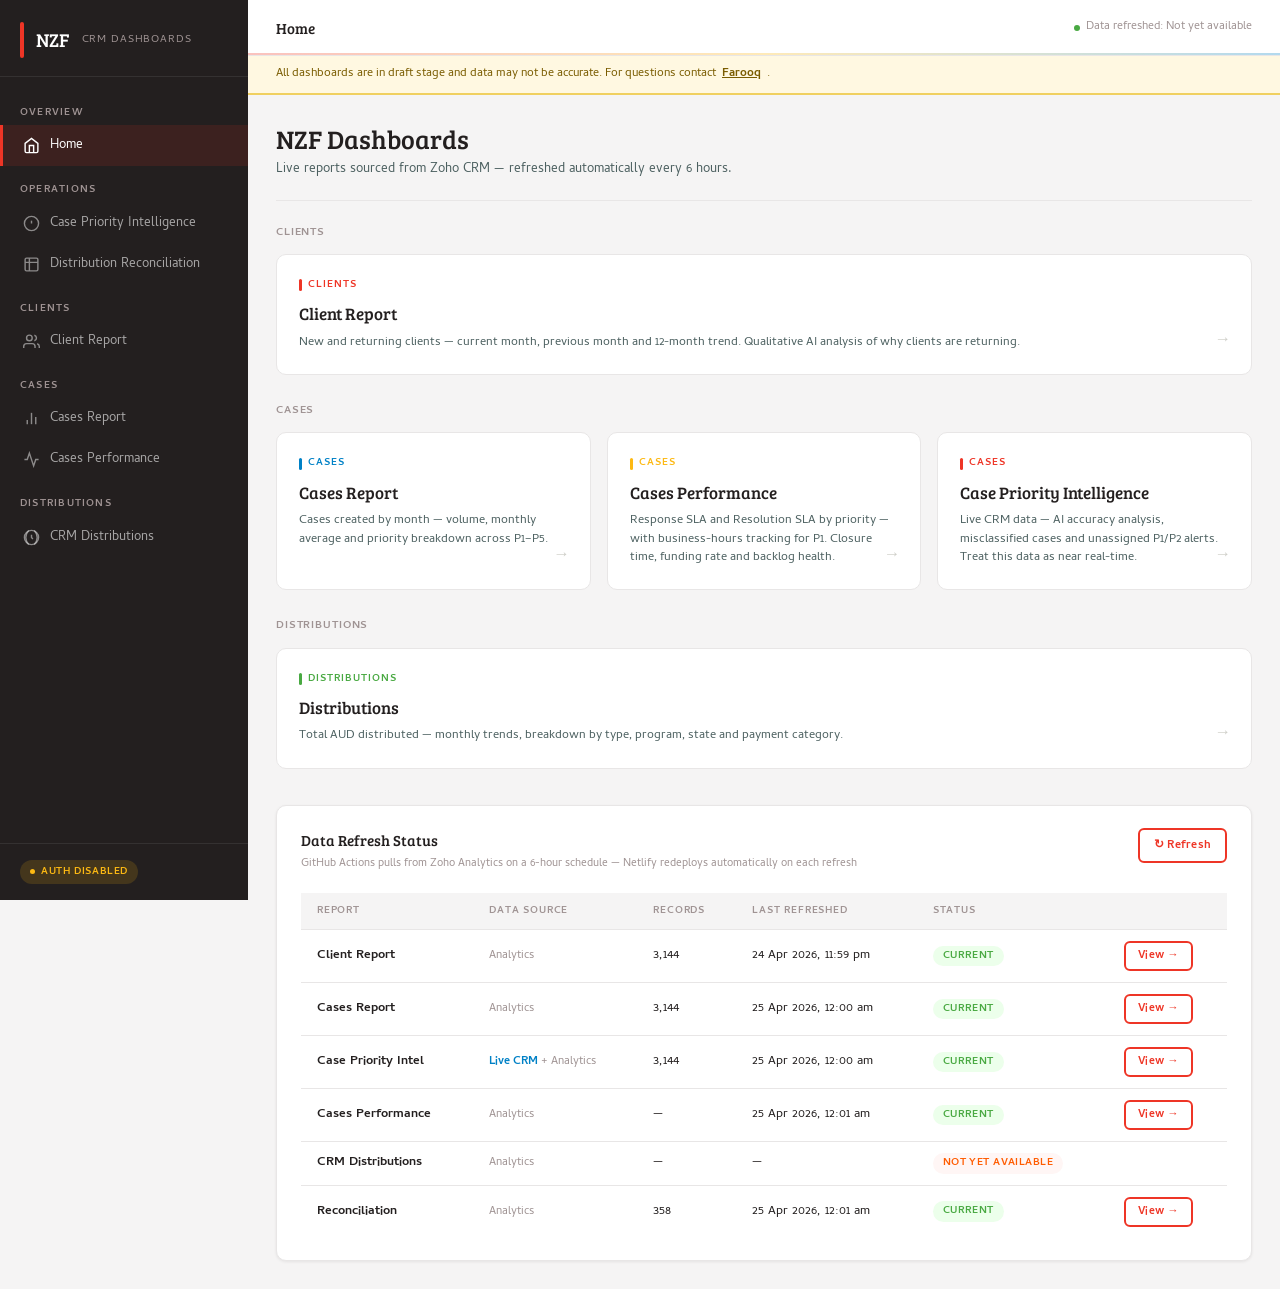
==== commit c5a560bf: "Update index.html" ====
--- a/dashboards/index.html
+++ b/dashboards/index.html
@@ -61,7 +61,7 @@
       <!-- ── DISTRIBUTIONS ──────────────────────────────────── -->
       <div class="section-label">Distributions</div>
       <div style="display:grid;grid-template-columns:repeat(auto-fit,minmax(280px,1fr));gap:16px;margin-bottom:36px;">
-        <a href="/dashboards/distributions.html" class="dashboard-card" style="--card-color:var(--color-green);">
+        <a href="/dashboards/crm_distributions.html" class="dashboard-card" style="--card-color:var(--color-green);">
           <div class="dashboard-card-section">Distributions</div>
           <div class="dashboard-card-title">Distributions</div>
           <div class="dashboard-card-desc">Total AUD distributed — monthly trends, breakdown by type, program, state and payment category.</div>
@@ -109,7 +109,7 @@
     { label:'Cases Report',       file:'/data/cases.json',         href:'/dashboards/cases.html',        source:'Analytics'            },
     { label:'Case Priority Intel',file:'/data/cases.json',         href:'/dashboards/cases_priority.html',source:'Analytics + Live CRM' },
     { label:'Cases Performance',  file:'/data/cases_perf.json',    href:'/dashboards/cases_perf.html',   source:'Analytics'            },
-    { label:'Distributions',      file:'/data/distributions.json',    href:'/dashboards/distributions.html',       source:'Analytics' },
+    { label:'CRM Distributions',  file:'/data/crm_distributions.json',href:'/dashboards/crm_distributions.html',   source:'Analytics' },
     { label:'Reconciliation',     file:'/data/reconciliation.json',   href:'/dashboards/distributions_recon.html', source:'Analytics' },
   ];
 
--- a/assets/css/dashboard.css
+++ b/assets/css/dashboard.css
@@ -685,3 +685,157 @@
   .page-content { padding: 16px; }
   .page-header  { flex-direction: column; align-items: flex-start; gap: 12px; }
 }
+
+/* ════════════════════════════════════════════════════════════════════
+   TABLE FILTER COMPONENT — column-level filters (table-filter.js)
+   ════════════════════════════════════════════════════════════════════ */
+
+/* Filter row sits directly under the header row */
+.tf-filter-row th.tf-filter-cell {
+  background: var(--surface-2, #F8F7F7);
+  border-bottom: 2px solid var(--border-subtle);
+  padding: 4px 8px;
+  vertical-align: top;
+}
+
+/* Individual filter inputs — shared base */
+.tf-input {
+  width: 100%;
+  box-sizing: border-box;
+  height: 26px;
+  padding: 0 7px;
+  border: 1px solid var(--border-subtle);
+  border-radius: 4px;
+  font-family: 'Cambay', sans-serif;
+  font-size: 0.72rem;
+  color: var(--text-primary);
+  background: var(--surface);
+  outline: none;
+  transition: border-color 0.12s, box-shadow 0.12s;
+}
+/* Strip appearance only for text/number/date inputs — NOT selects */
+input.tf-input {
+  appearance: none;
+  -webkit-appearance: none;
+}
+.tf-input:focus {
+  border-color: var(--color-blue, #0081C6);
+  box-shadow: 0 0 0 2px rgba(0,129,198,0.12);
+}
+input.tf-input:not(:placeholder-shown) {
+  border-color: var(--color-primary, #EE3526);
+  background: rgba(238,53,38,0.03);
+}
+/* ── Custom dropdown (replaces native <select> for cross-browser reliability) ─── */
+.tf-dd {
+  position: relative;
+  width: 100%;
+}
+.tf-dd-btn {
+  display: flex;
+  align-items: center;
+  justify-content: space-between;
+  width: 100%;
+  height: 26px;
+  padding: 0 7px;
+  border: 1px solid var(--border-subtle);
+  border-radius: 4px;
+  background: var(--surface);
+  font-family: 'Cambay', sans-serif;
+  font-size: 0.72rem;
+  color: var(--text-muted);
+  cursor: pointer;
+  text-align: left;
+  white-space: nowrap;
+  overflow: hidden;
+  transition: border-color 0.12s, color 0.12s;
+  box-sizing: border-box;
+}
+.tf-dd-btn:focus {
+  outline: none;
+  border-color: var(--color-blue, #0081C6);
+  box-shadow: 0 0 0 2px rgba(0,129,198,0.12);
+}
+.tf-dd-btn.tf-dd-active {
+  border-color: var(--color-primary, #EE3526);
+  color: var(--color-primary, #EE3526);
+}
+.tf-dd-label { flex: 1; overflow: hidden; text-overflow: ellipsis; }
+.tf-dd-arrow { flex-shrink: 0; margin-left: 4px; opacity: 0.45; }
+.tf-dd-menu {
+  display: none;
+  position: absolute;
+  top: calc(100% + 2px);
+  left: 0;
+  min-width: 100%;
+  max-height: 200px;
+  overflow-y: auto;
+  background: var(--surface);
+  border: 1px solid var(--border-subtle);
+  border-radius: 6px;
+  box-shadow: 0 4px 16px rgba(0,0,0,0.12);
+  z-index: 9999;
+  padding: 4px 0;
+}
+.tf-dd-menu.tf-dd-open { display: block; }
+.tf-dd-option {
+  padding: 6px 12px;
+  font-family: 'Cambay', sans-serif;
+  font-size: 0.75rem;
+  color: var(--text-primary);
+  cursor: pointer;
+  white-space: nowrap;
+  transition: background 0.08s;
+}
+.tf-dd-option:hover    { background: var(--color-primary-bg, #FFF6F5); }
+.tf-dd-option.tf-dd-selected {
+  color: var(--color-primary, #EE3526);
+  font-weight: 700;
+  background: rgba(238,53,38,0.04);
+}
+
+/* Range pairs (amount / date) — two small inputs side by side */
+.tf-range-pair {
+  display: flex;
+  gap: 3px;
+}
+.tf-range-pair .tf-input {
+  flex: 1;
+  min-width: 0;
+  padding: 0 4px;
+  font-size: 0.68rem;
+}
+.tf-date-input {
+  padding: 0 3px !important;
+}
+
+/* Column header active state — turns red when filter applied */
+thead tr:first-child th.tf-col-active {
+  color: var(--color-primary, #EE3526) !important;
+  position: relative;
+}
+thead tr:first-child th.tf-col-active::after {
+  content: ' ▼';
+  font-size: 0.6rem;
+  color: var(--color-primary, #EE3526);
+  vertical-align: middle;
+}
+
+/* Clear all filters button */
+.tf-clear-btn {
+  display: none;
+  padding: 4px 12px;
+  border-radius: 20px;
+  border: 1px solid var(--color-primary, #EE3526);
+  background: rgba(238,53,38,0.06);
+  color: var(--color-primary, #EE3526);
+  font-family: 'Cambay', sans-serif;
+  font-size: 0.72rem;
+  font-weight: 700;
+  cursor: pointer;
+  transition: background 0.12s;
+  white-space: nowrap;
+}
+.tf-clear-btn:hover {
+  background: rgba(238,53,38,0.12);
+}
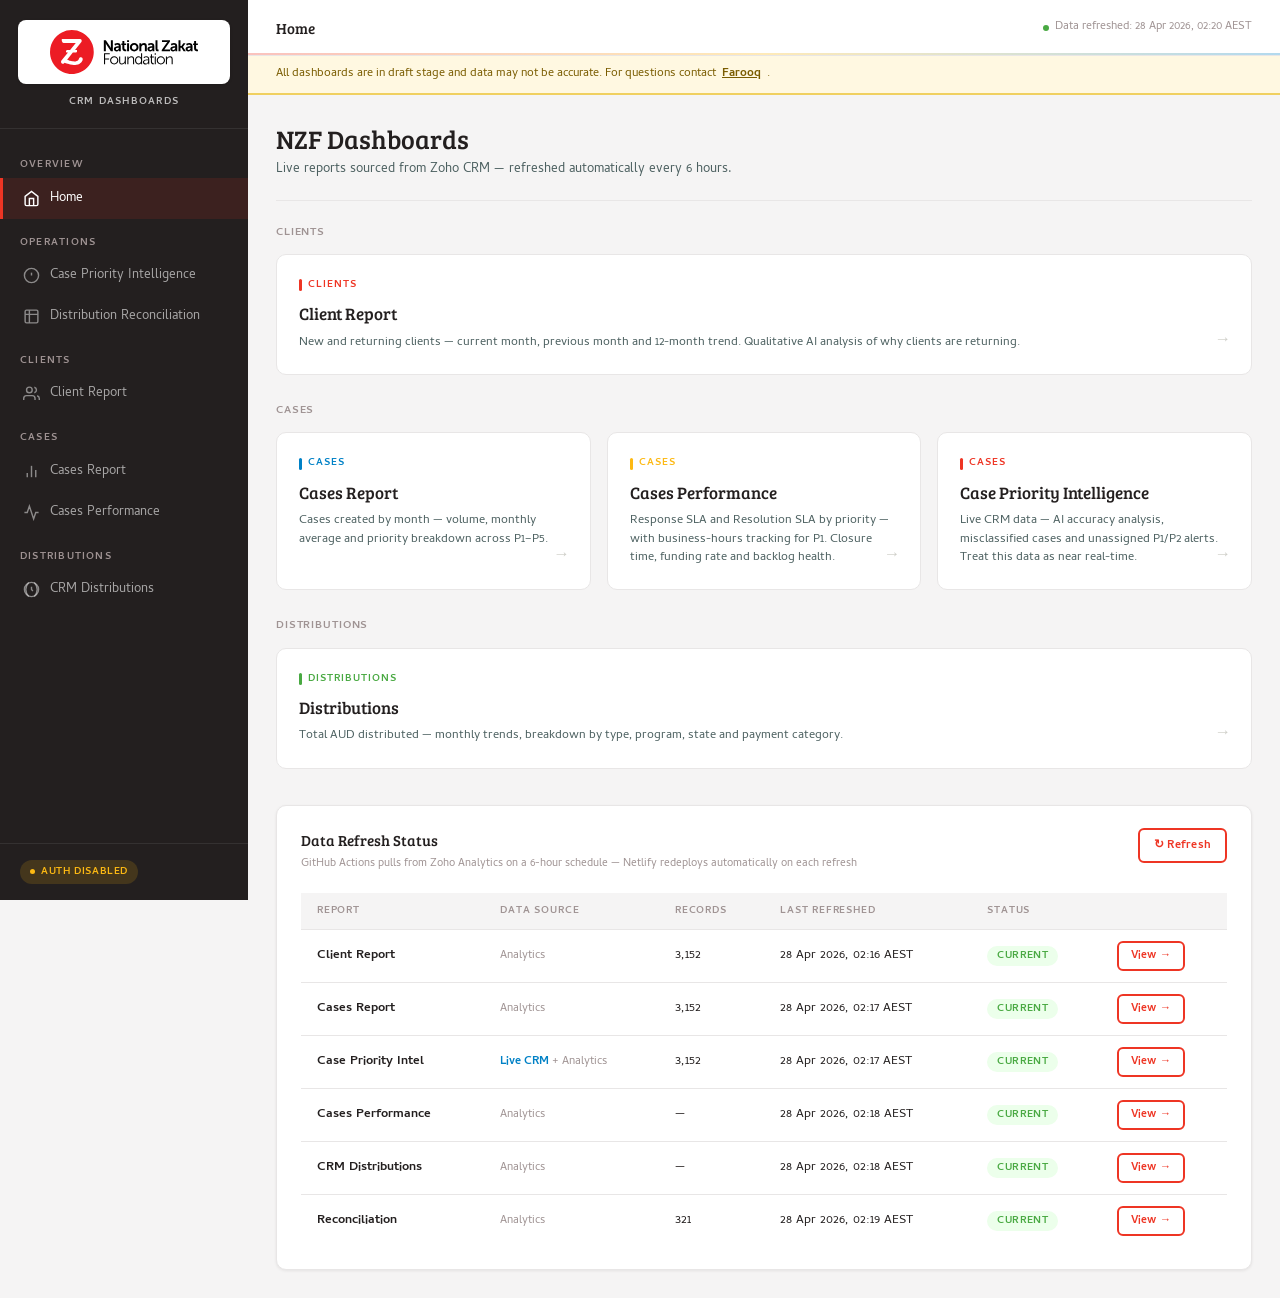
==== commit 957d6e43: "Add files via upload" ====
--- a/dashboards/index.html
+++ b/dashboards/index.html
@@ -94,6 +94,7 @@
 </div>
 
 <script src="/assets/js/auth.js"></script>
+<script src="/assets/js/datetime.js"></script>
 <script src="/assets/js/nav.js"></script>
 <script>
 (async () => {
@@ -133,13 +134,6 @@
       }
     }));
 
-    const fmtDt = s => s
-      ? new Date(s).toLocaleString('en-AU', {
-          day:'numeric', month:'short', year:'numeric',
-          hour:'2-digit', minute:'2-digit'
-        })
-      : '—';
-
     el.innerHTML = `
       <table>
         <thead>
@@ -163,11 +157,13 @@
                   : `<span style="color:var(--text-muted)">Analytics</span>`}
               </td>
               <td style="font-family:'Cambay',sans-serif;">${r.count?.toLocaleString?.() ?? r.count}</td>
-              <td>${fmtDt(r.updated)}</td>
+              <td>${fmtDateTime(r.updated)}</td>
               <td>
                 ${r.ok
                   ? '<span class="badge badge-success">Current</span>'
-                  : '<span class="badge badge-alert">Not yet available</span>'}
+                  : (r.updated
+                      ? '<span class="badge badge-warning">Data load failed</span>'
+                      : '<span class="badge badge-alert">Not yet available</span>')}
               </td>
               <td>
                 ${r.ok
--- a/assets/css/dashboard.css
+++ b/assets/css/dashboard.css
@@ -8,8 +8,8 @@
 
 /* ── Design Tokens ────────────────────────────────────────────── */
 :root {
-  /* Primary */
-  --color-primary:        #EE3526;
+  /* Primary — exact NZF brand red */
+  --color-primary:        #EE3524;
   --color-primary-dark:   #B51E10;
   --color-primary-bg:     #FFF6F5;
 
@@ -99,37 +99,80 @@
 }
 
 .sidebar-logo {
-  padding: 22px 20px 18px;
+  padding: 20px 18px 18px;
   border-bottom: 1px solid rgba(255,255,255,0.08);
-  display: flex;
-  align-items: center;
-  gap: 12px;
-}
-
-.sidebar-logo::before {
-  content: '';
+}
+
+.sidebar-logo-link {
+  display: flex;
+  flex-direction: column;
+  gap: 10px;
+  text-decoration: none;
+}
+
+.sidebar-logo-card {
+  display: flex;
+  align-items: center;
+  justify-content: center;
+  background: var(--color-white);
+  border-radius: 8px;
+  padding: 10px 14px;
+  box-shadow: 0 1px 3px rgba(0,0,0,0.15);
+}
+
+.sidebar-logo-card img {
   display: block;
-  width: 4px;
-  height: 36px;
-  background: var(--color-primary);
-  border-radius: 2px;
-  flex-shrink: 0;
-}
-
-.sidebar-logo .org-name {
-  font-family: 'Bree Serif', serif;
-  font-size: 1.25rem;
-  color: var(--color-white);
-  letter-spacing: 0.01em;
-}
-
-.sidebar-logo .org-sub {
-  font-family: 'Cambay', sans-serif;
-  color: var(--color-mid-grey);
-  font-size: 0.72rem;
+  width: 100%;
+  height: auto;
+  max-height: 44px;
+  object-fit: contain;
+}
+
+.sidebar-tagline {
+  font-family: 'Cambay', sans-serif;
+  font-size: 0.68rem;
+  font-weight: 700;
+  color: rgba(255,255,255,0.7);
   text-transform: uppercase;
-  letter-spacing: 0.08em;
-  margin-top: 1px;
+  letter-spacing: 0.12em;
+  text-align: center;
+}
+
+/* ── Month tabs + month panel (shared component) ──────────────── */
+.month-tabs {
+  display: flex;
+  gap: 4px;
+  flex-wrap: wrap;
+  padding: 10px 12px;
+  background: var(--surface-2);
+  border: 1px solid var(--border-subtle);
+  border-bottom: none;
+  border-radius: var(--radius-lg) var(--radius-lg) 0 0;
+}
+
+.month-tab {
+  padding: 4px 12px;
+  font-family: 'Cambay', sans-serif;
+  font-size: 0.75rem;
+  font-weight: 700;
+  border-radius: 4px;
+  border: 1px solid transparent;
+  background: transparent;
+  color: var(--text-muted);
+  cursor: pointer;
+  white-space: nowrap;
+  transition: all .1s;
+}
+.month-tab:hover  { background: var(--surface); border-color: var(--border-subtle); }
+.month-tab.active { background: #1F3864; color: #fff; }
+
+.month-panel {
+  border: 1px solid var(--border-subtle);
+  border-top: none;
+  border-radius: 0 0 var(--radius-lg) var(--radius-lg);
+  background: var(--surface);
+  overflow: hidden;
+  margin-bottom: 20px;
 }
 
 .sidebar-nav {
